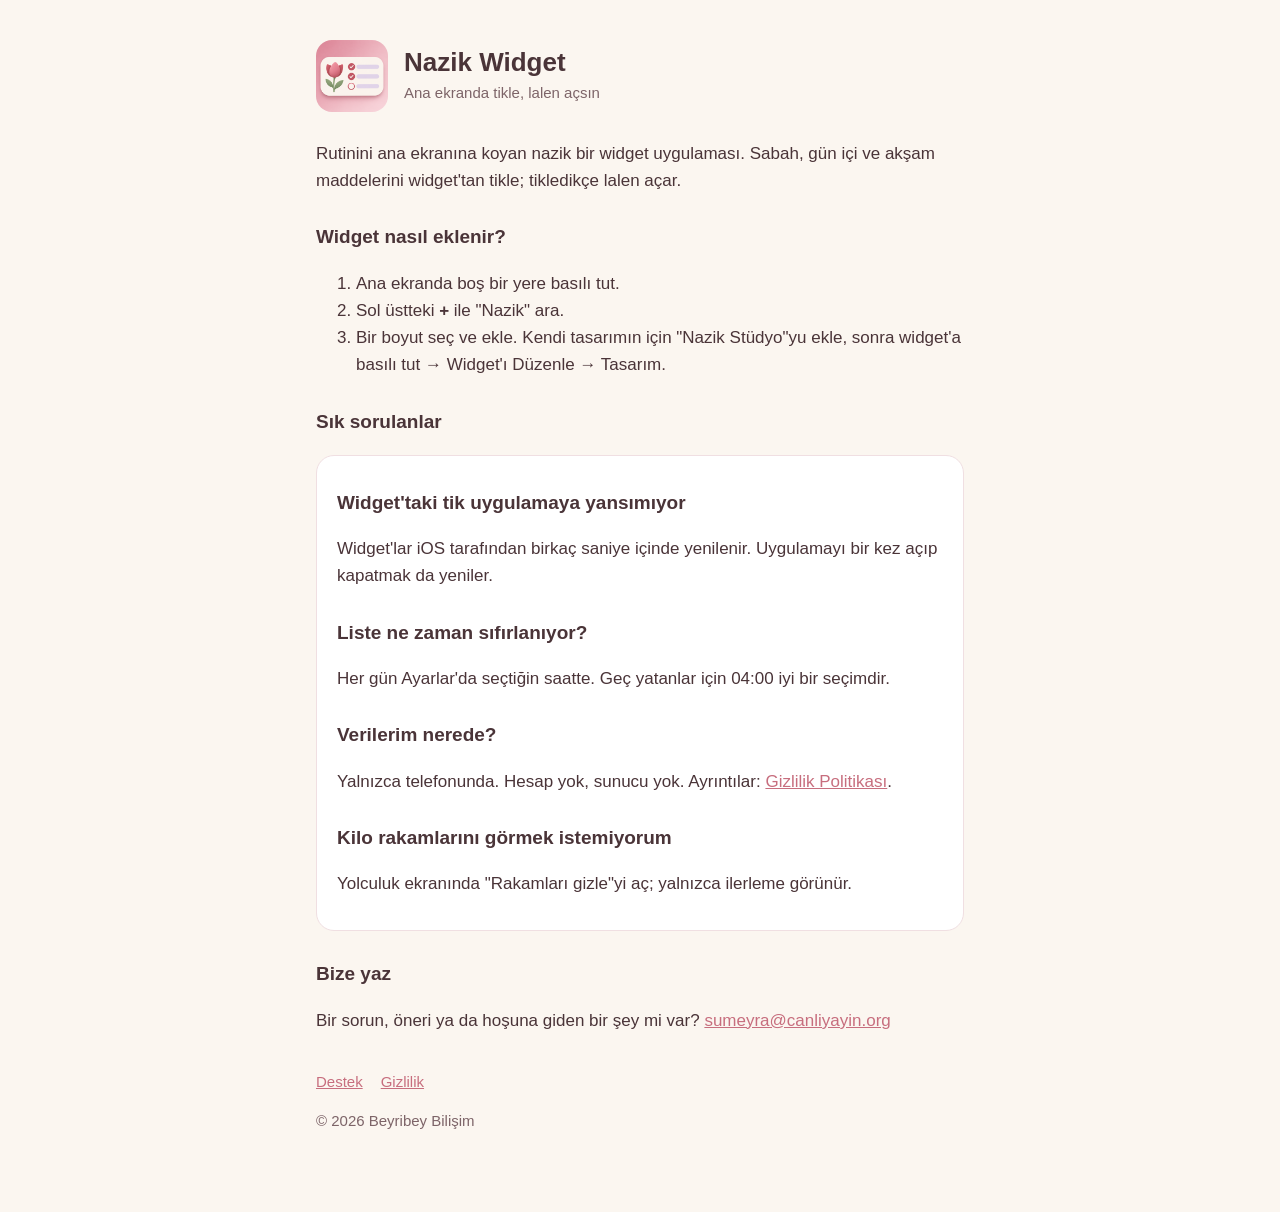
==== index.html @ c73f1edc "Nazik Widget destek ve gizlilik sayfaları Co-Authored-By: Claude Opus 5.5 <noreply@anthropic.com>" ====
<!doctype html>
<html lang="tr">
<head>
<meta charset="utf-8">
<meta name="viewport" content="width=device-width, initial-scale=1">
<title>Nazik Widget · Destek</title>
<link rel="stylesheet" href="style.css">
</head>
<body>
<main>
  <header>
    <img src="ikon.png" alt="Nazik Widget ikonu">
    <div>
      <h1>Nazik Widget</h1>
      <p>Ana ekranda tikle, lalen açsın</p>
    </div>
  </header>

  <p>Rutinini ana ekranına koyan nazik bir widget uygulaması. Sabah, gün içi ve akşam maddelerini widget'tan tikle; tikledikçe lalen açar.</p>

  <h2>Widget nasıl eklenir?</h2>
  <ol>
    <li>Ana ekranda boş bir yere basılı tut.</li>
    <li>Sol üstteki <b>+</b> ile "Nazik" ara.</li>
    <li>Bir boyut seç ve ekle. Kendi tasarımın için "Nazik Stüdyo"yu ekle, sonra widget'a basılı tut → Widget'ı Düzenle → Tasarım.</li>
  </ol>

  <h2>Sık sorulanlar</h2>
  <div class="card">
    <h2>Widget'taki tik uygulamaya yansımıyor</h2>
    <p>Widget'lar iOS tarafından birkaç saniye içinde yenilenir. Uygulamayı bir kez açıp kapatmak da yeniler.</p>
    <h2>Liste ne zaman sıfırlanıyor?</h2>
    <p>Her gün Ayarlar'da seçtiğin saatte. Geç yatanlar için 04:00 iyi bir seçimdir.</p>
    <h2>Verilerim nerede?</h2>
    <p>Yalnızca telefonunda. Hesap yok, sunucu yok. Ayrıntılar: <a href="gizlilik.html">Gizlilik Politikası</a>.</p>
    <h2>Kilo rakamlarını görmek istemiyorum</h2>
    <p>Yolculuk ekranında "Rakamları gizle"yi aç; yalnızca ilerleme görünür.</p>
  </div>

  <h2>Bize yaz</h2>
  <p>Bir sorun, öneri ya da hoşuna giden bir şey mi var? <a href="mailto:sumeyra@canliyayin.org">sumeyra@canliyayin.org</a></p>

  <nav><a href="index.html">Destek</a><a href="gizlilik.html">Gizlilik</a></nav>
  <p class="soft">© 2026 Beyribey Bilişim</p>
</main>
</body>
</html>
---- style.css ----
:root {
  --bg: #fbf6f0;
  --card: #ffffff;
  --text: #4a3438;
  --soft: #7d6468;
  --accent: #c76e7e;
  --line: #f0dfe2;
}
@media (prefers-color-scheme: dark) {
  :root {
    --bg: #1f1a1b;
    --card: #2a2324;
    --text: #f3e9ea;
    --soft: #c9b6b9;
    --accent: #e39ba6;
    --line: #3a3132;
  }
}
* { box-sizing: border-box; }
body {
  margin: 0;
  background: var(--bg);
  color: var(--text);
  font: 17px/1.6 -apple-system, BlinkMacSystemFont, "Segoe UI", Roboto, sans-serif;
}
main { max-width: 680px; margin: 0 auto; padding: 40px 16px 64px; }
header { display: flex; align-items: center; gap: 16px; margin-bottom: 28px; }
header img { width: 72px; height: 72px; border-radius: 16px; }
header h1 { margin: 0; font-size: 26px; line-height: 1.2; }
header p { margin: 2px 0 0; color: var(--soft); font-size: 15px; }
h2 { font-size: 19px; margin: 28px 0 6px; }
p, li { color: var(--text); }
.soft { color: var(--soft); font-size: 15px; }
.card { background: var(--card); border: 1px solid var(--line); border-radius: 18px; padding: 4px 20px 16px; margin-top: 18px; }
a { color: var(--accent); }
nav { margin-top: 36px; display: flex; gap: 18px; font-size: 15px; }
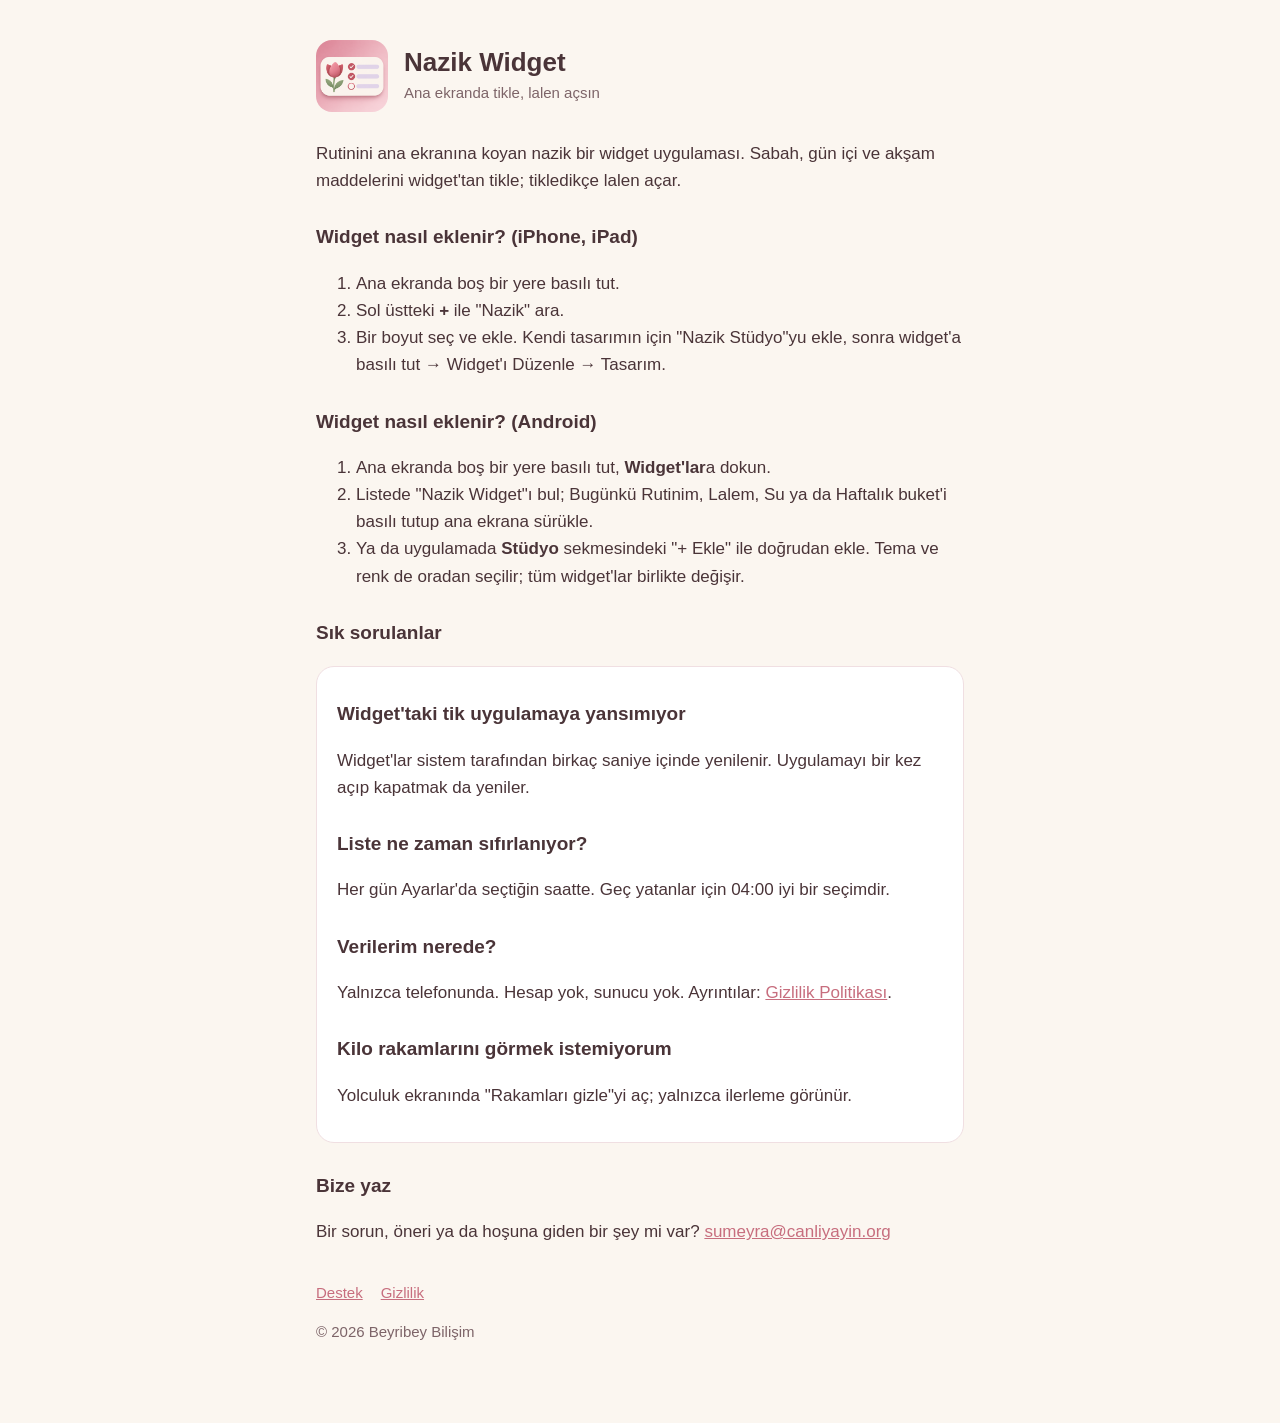
==== commit 3da38946: "Android: gizlilik politikası ve destek sayfası iki platformu kapsıyor Co-Authored-By: Claude Opus 5." ====
--- a/index.html
+++ b/index.html
@@ -18,17 +18,24 @@
 
   <p>Rutinini ana ekranına koyan nazik bir widget uygulaması. Sabah, gün içi ve akşam maddelerini widget'tan tikle; tikledikçe lalen açar.</p>
 
-  <h2>Widget nasıl eklenir?</h2>
+  <h2>Widget nasıl eklenir? (iPhone, iPad)</h2>
   <ol>
     <li>Ana ekranda boş bir yere basılı tut.</li>
     <li>Sol üstteki <b>+</b> ile "Nazik" ara.</li>
     <li>Bir boyut seç ve ekle. Kendi tasarımın için "Nazik Stüdyo"yu ekle, sonra widget'a basılı tut → Widget'ı Düzenle → Tasarım.</li>
   </ol>
 
+  <h2>Widget nasıl eklenir? (Android)</h2>
+  <ol>
+    <li>Ana ekranda boş bir yere basılı tut, <b>Widget'lar</b>a dokun.</li>
+    <li>Listede "Nazik Widget"ı bul; Bugünkü Rutinim, Lalem, Su ya da Haftalık buket'i basılı tutup ana ekrana sürükle.</li>
+    <li>Ya da uygulamada <b>Stüdyo</b> sekmesindeki "+ Ekle" ile doğrudan ekle. Tema ve renk de oradan seçilir; tüm widget'lar birlikte değişir.</li>
+  </ol>
+
   <h2>Sık sorulanlar</h2>
   <div class="card">
     <h2>Widget'taki tik uygulamaya yansımıyor</h2>
-    <p>Widget'lar iOS tarafından birkaç saniye içinde yenilenir. Uygulamayı bir kez açıp kapatmak da yeniler.</p>
+    <p>Widget'lar sistem tarafından birkaç saniye içinde yenilenir. Uygulamayı bir kez açıp kapatmak da yeniler.</p>
     <h2>Liste ne zaman sıfırlanıyor?</h2>
     <p>Her gün Ayarlar'da seçtiğin saatte. Geç yatanlar için 04:00 iyi bir seçimdir.</p>
     <h2>Verilerim nerede?</h2>
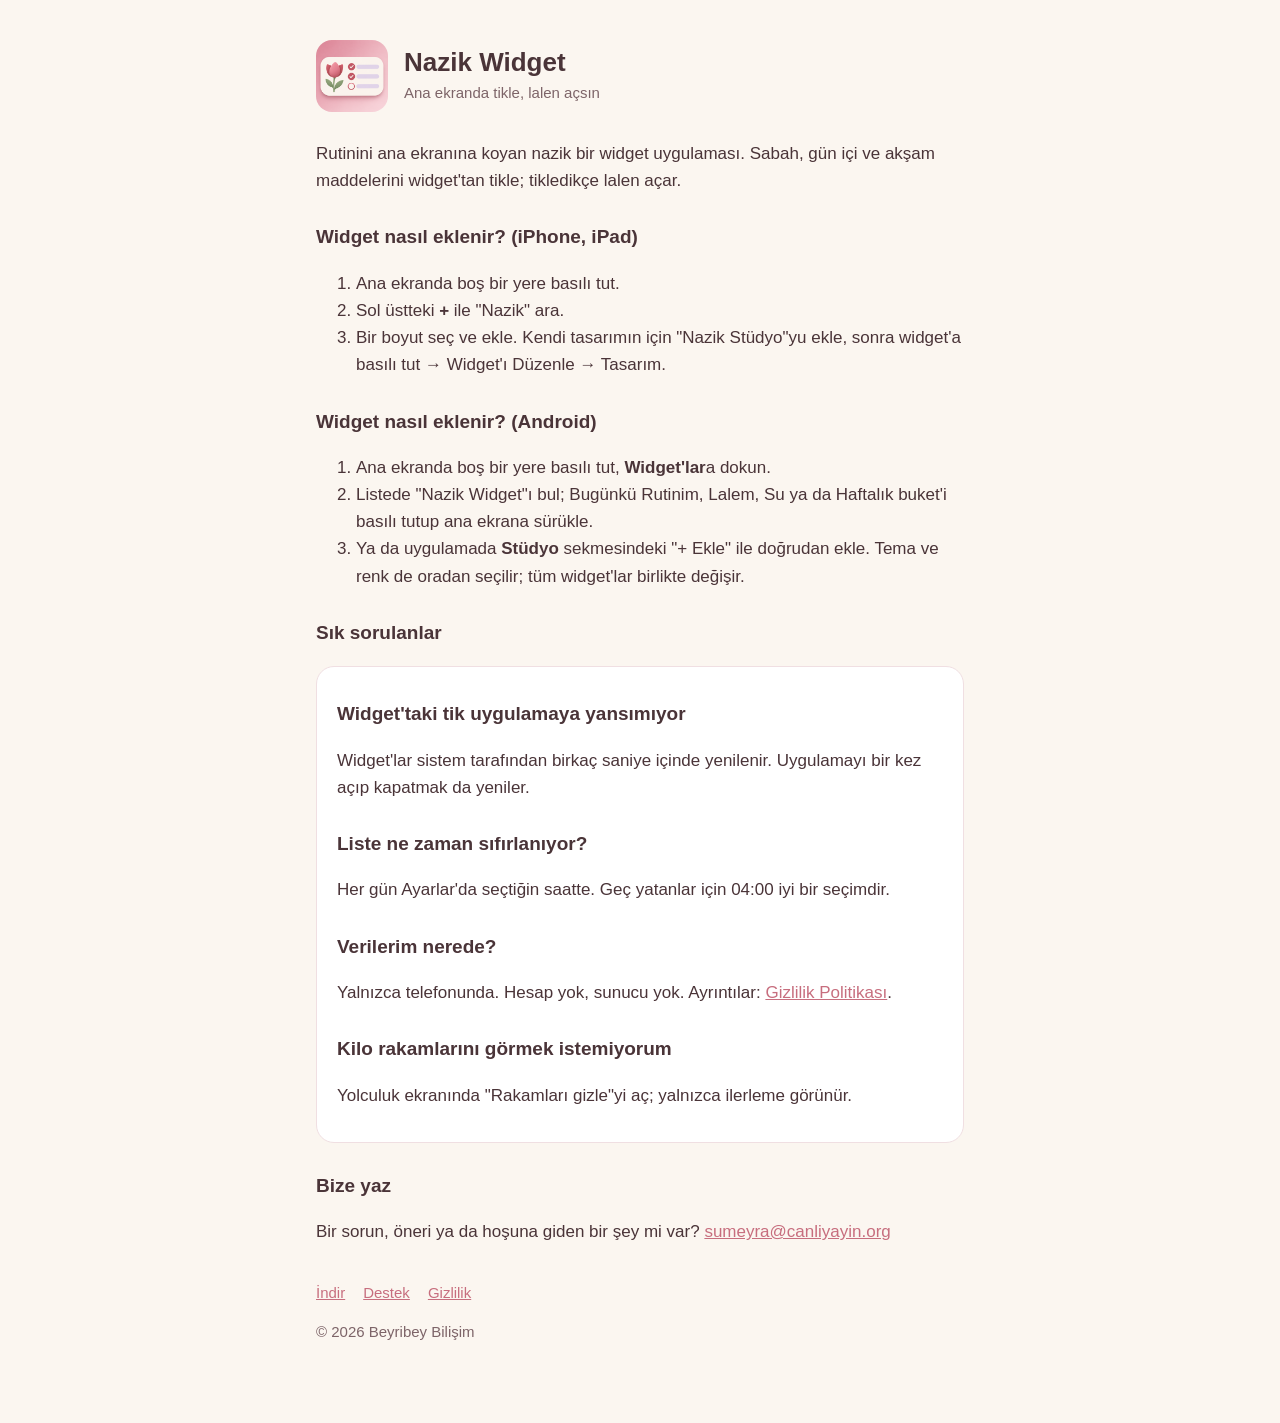
==== commit 9eb0988b: "İndir sayfası: App Store ve Google Play, ziyaretçinin telefonuna uyan mağaza önde Co-Authored-By: Cl" ====
--- a/index.html
+++ b/index.html
@@ -47,7 +47,7 @@
   <h2>Bize yaz</h2>
   <p>Bir sorun, öneri ya da hoşuna giden bir şey mi var? <a href="mailto:sumeyra@canliyayin.org">sumeyra@canliyayin.org</a></p>
 
-  <nav><a href="index.html">Destek</a><a href="gizlilik.html">Gizlilik</a></nav>
+  <nav><a href="indir.html">İndir</a><a href="index.html">Destek</a><a href="gizlilik.html">Gizlilik</a></nav>
   <p class="soft">© 2026 Beyribey Bilişim</p>
 </main>
 </body>
--- a/style.css
+++ b/style.css
@@ -34,3 +34,14 @@
 .card { background: var(--card); border: 1px solid var(--line); border-radius: 18px; padding: 4px 20px 16px; margin-top: 18px; }
 a { color: var(--accent); }
 nav { margin-top: 36px; display: flex; gap: 18px; font-size: 15px; }
+.stores { display: grid; gap: 14px; margin: 26px 0 22px; }
+.store {
+  display: block; text-decoration: none;
+  background: var(--card); color: var(--text);
+  border: 1.5px solid var(--line); border-radius: 18px;
+  padding: 16px 22px;
+}
+.store.primary { background: var(--accent); border-color: var(--accent); color: #fff; }
+.store-small { display: block; font-size: 14px; opacity: .8; }
+.store-big { display: block; font-size: 20px; font-weight: 700; }
+.store:focus-visible { outline: 3px solid var(--accent); outline-offset: 3px; }
